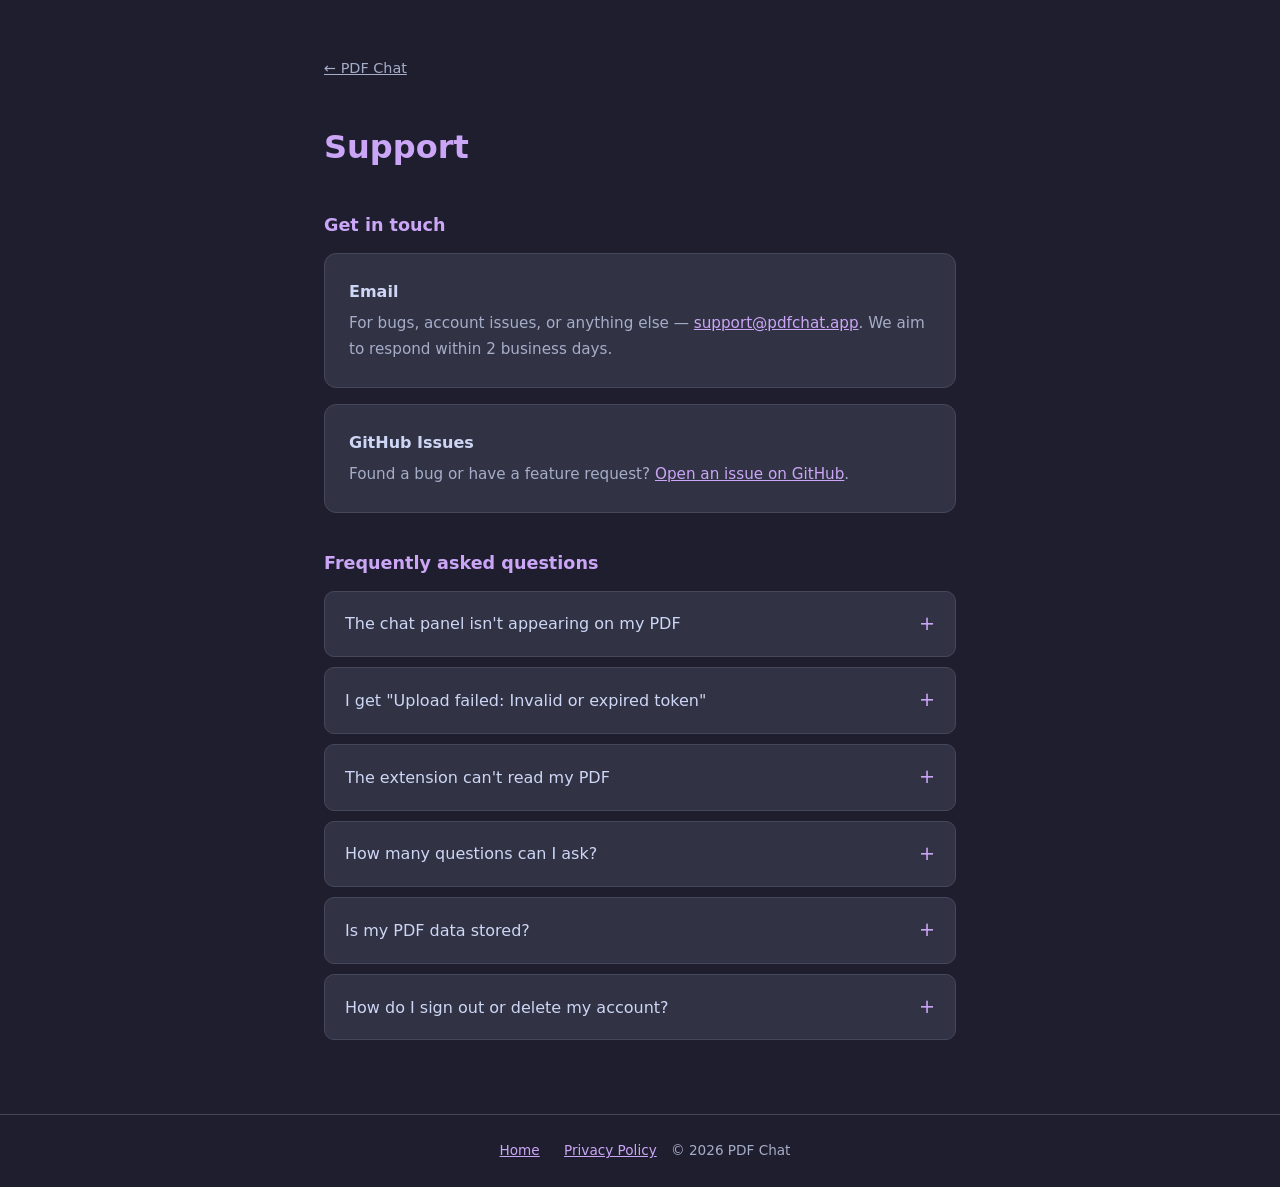
==== docs/support.html @ 62ee7725 "feat: add landing page, privacy policy, and support page Co-Authored-By: Claude Sonnet 4.6 <noreply@" ====
<!DOCTYPE html>
<html lang="en">
<head>
  <meta charset="utf-8">
  <meta name="viewport" content="width=device-width, initial-scale=1">
  <title>Support — PDF Chat</title>
  <style>
    *, *::before, *::after { box-sizing: border-box; margin: 0; padding: 0; }
    :root {
      --bg: #1e1e2e; --surface: #313244; --border: #45475a;
      --text: #cdd6f4; --subtext: #a6adc8; --accent: #cba6f7;
      --green: #a6e3a1; --yellow: #f9e2af;
    }
    body { background: var(--bg); color: var(--text); font-family: system-ui, sans-serif; line-height: 1.7; }
    a { color: var(--accent); }
    main { max-width: 680px; margin: 0 auto; padding: 56px 24px 64px; }
    nav { margin-bottom: 40px; font-size: 0.9rem; }
    nav a { color: var(--subtext); }
    h1 { font-size: 2rem; color: var(--accent); margin-bottom: 32px; }
    h2 { font-size: 1.1rem; color: var(--accent); margin: 36px 0 12px; }
    p { color: var(--subtext); margin-bottom: 12px; }

    .contact-card {
      background: var(--surface); border: 1px solid var(--border);
      border-radius: 12px; padding: 24px; margin-bottom: 16px;
    }
    .contact-card h3 { font-size: 1rem; margin-bottom: 6px; }
    .contact-card p { margin: 0; font-size: 0.95rem; }

    details {
      background: var(--surface); border: 1px solid var(--border);
      border-radius: 10px; margin-bottom: 10px; overflow: hidden;
    }
    summary {
      padding: 16px 20px; cursor: pointer; font-weight: 500;
      list-style: none; display: flex; justify-content: space-between; align-items: center;
    }
    summary::-webkit-details-marker { display: none; }
    summary::after { content: '+'; color: var(--accent); font-size: 1.2rem; }
    details[open] summary::after { content: '−'; }
    details[open] summary { border-bottom: 1px solid var(--border); }
    .faq-body { padding: 16px 20px; color: var(--subtext); font-size: 0.95rem; }
    .faq-body p { margin-bottom: 0; }

    footer {
      border-top: 1px solid var(--border); text-align: center;
      padding: 24px; font-size: 0.85rem; color: var(--subtext);
    }
    footer a { color: var(--accent); margin: 0 10px; }
  </style>
</head>
<body>

<main>
  <nav><a href="index.html">← PDF Chat</a></nav>

  <h1>Support</h1>

  <h2>Get in touch</h2>
  <div class="contact-card">
    <h3>Email</h3>
    <p>For bugs, account issues, or anything else — <a href="mailto:support@pdfchat.app">support@pdfchat.app</a>. We aim to respond within 2 business days.</p>
  </div>
  <div class="contact-card">
    <h3>GitHub Issues</h3>
    <p>Found a bug or have a feature request? <a href="https://github.com/the0ninjas/chrome-pdf-chat/issues" target="_blank" rel="noopener">Open an issue on GitHub</a>.</p>
  </div>

  <h2>Frequently asked questions</h2>

  <details>
    <summary>The chat panel isn't appearing on my PDF</summary>
    <div class="faq-body">
      <p>Make sure you're signed in via the extension settings (click the puzzle icon in Chrome's toolbar → PDF Chat → Options). If you're signed in and the panel still doesn't appear, try refreshing the page. Some PDFs embedded inside iframes may take a few seconds to be detected.</p>
    </div>
  </details>

  <details>
    <summary>I get "Upload failed: Invalid or expired token"</summary>
    <div class="faq-body">
      <p>Your session has expired. Open the extension settings, sign out, then sign back in with Google. Sessions last up to 1 hour and are automatically refreshed — if you see this error it means the refresh failed.</p>
    </div>
  </details>

  <details>
    <summary>The extension can't read my PDF</summary>
    <div class="faq-body">
      <p>PDF Chat extracts text from PDFs. It cannot read PDFs that are entirely image-based (scanned documents) or encrypted with a password. If your PDF is image-only, consider running it through an OCR tool first.</p>
    </div>
  </details>

  <details>
    <summary>How many questions can I ask?</summary>
    <div class="faq-body">
      <p>You can ask up to 20 questions per hour. This limit resets automatically. You can also upload up to 10 PDFs per hour.</p>
    </div>
  </details>

  <details>
    <summary>Is my PDF data stored?</summary>
    <div class="faq-body">
      <p>No. PDF text is held in server memory only for the duration of your session (up to 2 hours of inactivity) and is never written to a database or disk. See our <a href="privacy.html">Privacy Policy</a> for full details.</p>
    </div>
  </details>

  <details>
    <summary>How do I sign out or delete my account?</summary>
    <div class="faq-body">
      <p>To sign out, open the extension settings and click "Sign Out". To delete your account and all associated data, email us at <a href="mailto:support@pdfchat.app">support@pdfchat.app</a> with the subject "Delete my account".</p>
    </div>
  </details>

</main>

<footer>
  <a href="index.html">Home</a>
  <a href="privacy.html">Privacy Policy</a>
  <span>© 2026 PDF Chat</span>
</footer>

</body>
</html>
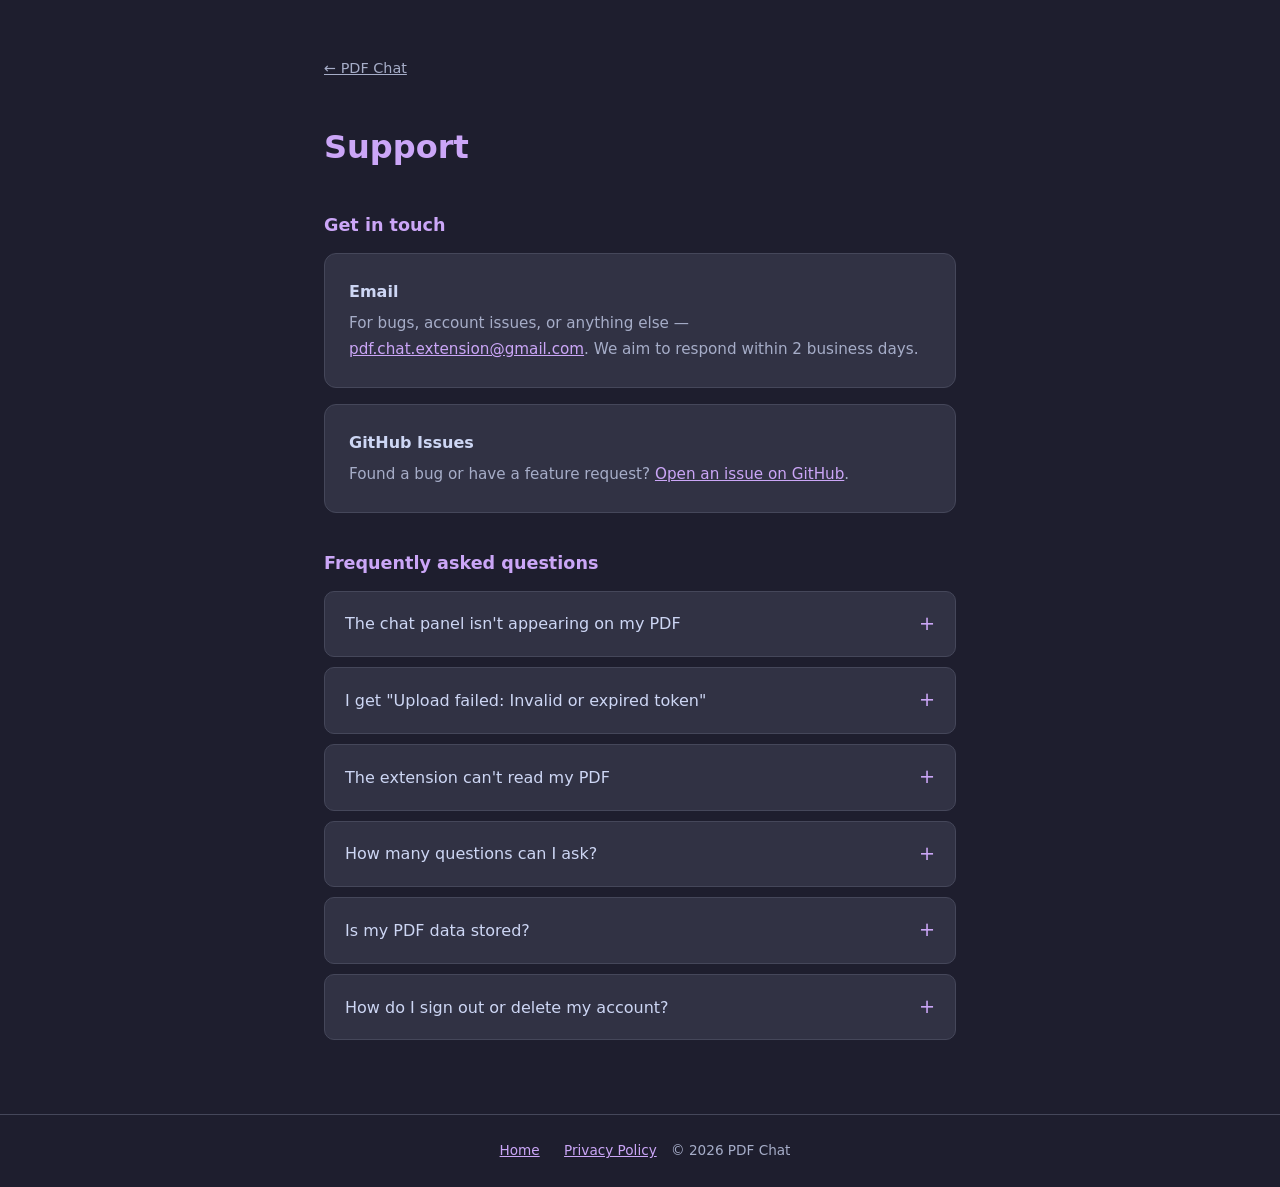
==== commit f47c9132: "fix: update contact email to pdf.chat.extension@gmail.com Co-Authored-By: Claude Sonnet 4.6 <noreply" ====
--- a/docs/support.html
+++ b/docs/support.html
@@ -59,11 +59,11 @@
   <h2>Get in touch</h2>
   <div class="contact-card">
     <h3>Email</h3>
-    <p>For bugs, account issues, or anything else — <a href="mailto:support@pdfchat.app">support@pdfchat.app</a>. We aim to respond within 2 business days.</p>
+    <p>For bugs, account issues, or anything else — <a href="mailto:pdf.chat.extension@gmail.com">pdf.chat.extension@gmail.com</a>. We aim to respond within 2 business days.</p>
   </div>
   <div class="contact-card">
     <h3>GitHub Issues</h3>
-    <p>Found a bug or have a feature request? <a href="https://github.com/the0ninjas/chrome-pdf-chat/issues" target="_blank" rel="noopener">Open an issue on GitHub</a>.</p>
+    <p>Found a bug or have a feature request? <a href="https://github.com/pdf-chat/chrome-pdf-chat/issues" target="_blank" rel="noopener">Open an issue on GitHub</a>.</p>
   </div>
 
   <h2>Frequently asked questions</h2>
@@ -106,7 +106,7 @@
   <details>
     <summary>How do I sign out or delete my account?</summary>
     <div class="faq-body">
-      <p>To sign out, open the extension settings and click "Sign Out". To delete your account and all associated data, email us at <a href="mailto:support@pdfchat.app">support@pdfchat.app</a> with the subject "Delete my account".</p>
+      <p>To sign out, open the extension settings and click "Sign Out". To delete your account and all associated data, email us at <a href="mailto:pdf.chat.extension@gmail.com">pdf.chat.extension@gmail.com</a> with the subject "Delete my account".</p>
     </div>
   </details>
 
